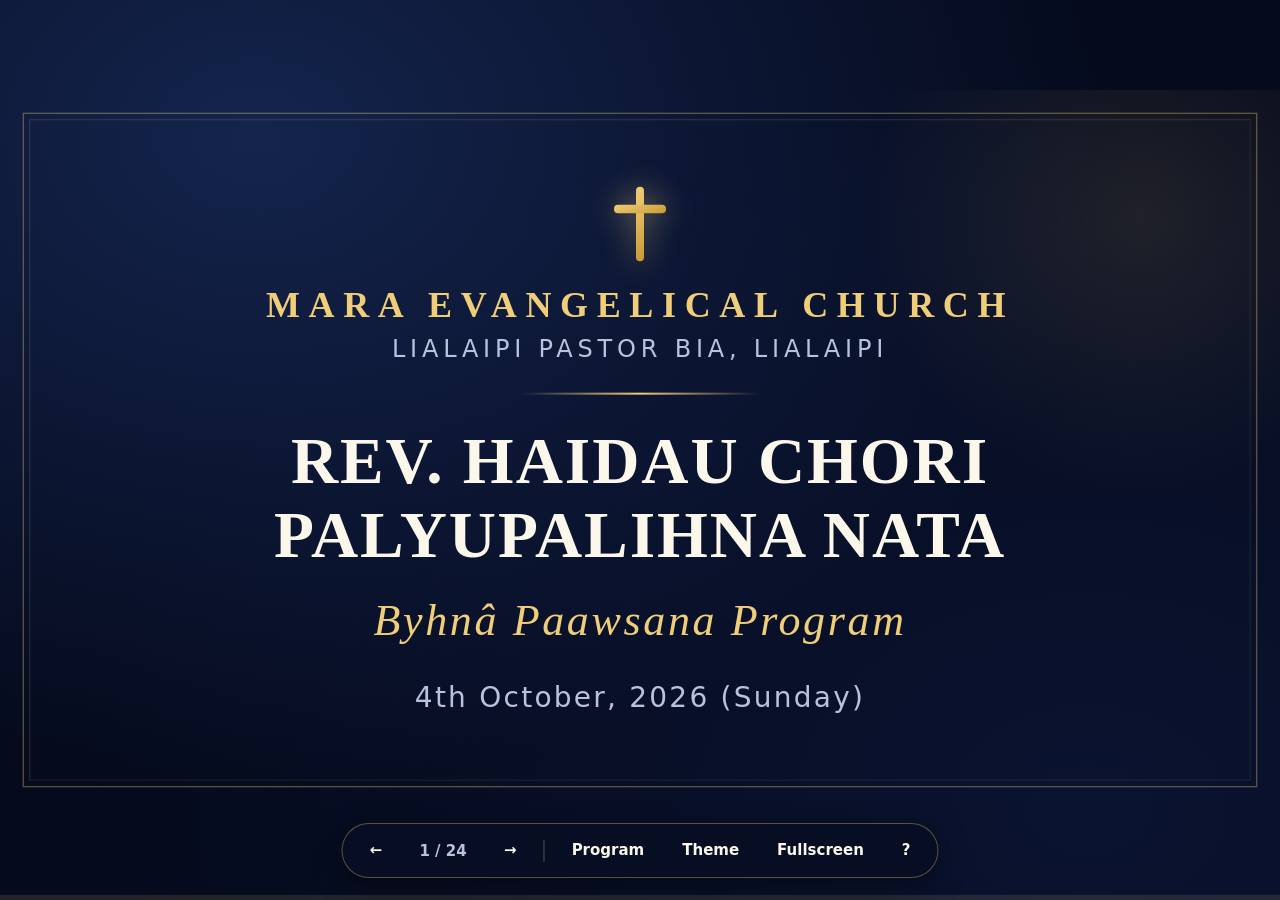
==== index.html @ 29d8bf1c "Add projector slideshow for Rev. Haidau Chori Palyupalihna Nata program Fixed 1920x1080 stage scaled" ====
<!DOCTYPE html>
<html lang="en">
<head>
  <meta charset="utf-8">
  <meta name="viewport" content="width=device-width, initial-scale=1">
  <title>Byhnâ Paawsana Program · Mara Evangelical Church</title>
  <meta name="description" content="Rev. Haidau Chori Palyupalihna Nata — Byhnâ Paawsana Program, 4th October 2026. Projector slideshow.">
  <link rel="stylesheet" href="style.css">
</head>
<body>
  <div id="stage" class="stage" aria-live="polite"></div>

  <div id="progress" class="progress" aria-hidden="true"><i></i></div>
  <div id="toast" class="toast" role="status"></div>
  <div id="black" class="black" hidden></div>

  <nav class="controls" aria-label="Slideshow controls">
    <button type="button" data-act="prev" title="Previous (←)" aria-label="Previous slide">&#8592;</button>
    <span id="counter" class="counter">1 / 1</span>
    <button type="button" data-act="next" title="Next (→)" aria-label="Next slide">&#8594;</button>
    <span class="sep" aria-hidden="true"></span>
    <button type="button" data-act="index" title="Program list (G)">Program</button>
    <button type="button" data-act="theme" title="Dark / light (T)">Theme</button>
    <button type="button" data-act="full" title="Fullscreen (F)">Fullscreen</button>
    <button type="button" data-act="help" title="Shortcuts (?)">?</button>
  </nav>

  <section id="index" class="overlay" hidden aria-label="Program list">
    <div class="panel">
      <h2>Program list</h2>
      <ol id="indexList"></ol>
      <p class="hint">Click an item, or press Esc to close.</p>
    </div>
  </section>

  <section id="help" class="overlay" hidden aria-label="Keyboard shortcuts">
    <div class="panel narrow">
      <h2>Keyboard shortcuts</h2>
      <dl>
        <dt>→ ↓ Space PgDn</dt><dd>Next slide</dd>
        <dt>← ↑ Backspace PgUp</dt><dd>Previous slide</dd>
        <dt>Home / End</dt><dd>First / last slide</dd>
        <dt>12 then Enter</dt><dd>Jump to program item 12</dd>
        <dt>G</dt><dd>Program list</dd>
        <dt>F</dt><dd>Fullscreen</dd>
        <dt>B or .</dt><dd>Black screen</dd>
        <dt>T</dt><dd>Dark / light theme</dd>
        <dt>P</dt><dd>Print or save as PDF</dd>
      </dl>
      <p class="hint">Press Esc to close.</p>
    </div>
  </section>

  <script src="script.js"></script>
</body>
</html>
---- style.css ----
/* Byhnâ Paawsana Program — projector slideshow
   Designed on a fixed 1920x1080 stage that is scaled to fit any screen. */

:root {
  --bg-a: #14244d;
  --bg-b: #0a1330;
  --bg-c: #050a1c;
  --ink: #fbf7ea;
  --muted: #b9c2dc;
  --gold: #f0cd78;
  --gold-deep: #c99a33;
  --line: rgba(240, 205, 120, .35);
  --panel: rgba(8, 14, 36, .94);
  --serif: "Palatino Linotype", Palatino, "Book Antiqua", Georgia, "Times New Roman", serif;
  --sans: "Segoe UI", system-ui, -apple-system, "Helvetica Neue", Arial, sans-serif;
}

:root[data-theme="light"] {
  --bg-a: #fffdf5;
  --bg-b: #f6efd8;
  --bg-c: #ebdfb8;
  --ink: #14204a;
  --muted: #4b5578;
  --gold: #8a5f0c;
  --gold-deep: #a6761b;
  --line: rgba(138, 95, 12, .4);
  --panel: rgba(255, 252, 240, .97);
}

* { box-sizing: border-box; margin: 0; padding: 0; }

html, body {
  height: 100%;
  overflow: hidden;
  background: var(--bg-c);
  color: var(--ink);
  font-family: var(--sans);
}

body {
  background:
    radial-gradient(ellipse at 20% 15%, var(--bg-a) 0%, transparent 60%),
    radial-gradient(ellipse at 85% 90%, var(--bg-b) 0%, transparent 65%),
    var(--bg-c);
  -webkit-font-smoothing: antialiased;
  text-rendering: optimizeLegibility;
}

body.idle { cursor: none; }

/* ---------- Stage ---------- */
.stage {
  position: absolute;
  left: 50%;
  top: 50%;
  width: 1920px;
  height: 1080px;
  transform: translate(-50%, -50%) scale(var(--s, 1));
  transform-origin: center center;
}

.slide {
  position: absolute;
  inset: 0;
  overflow: hidden;
  opacity: 0;
  visibility: hidden;
  transform: translateX(60px);
  transition: opacity .55s ease, transform .55s ease, visibility 0s linear .55s;
}
.slide.before { transform: translateX(-60px); }
.slide.active {
  opacity: 1;
  visibility: visible;
  transform: none;
  transition: opacity .55s ease, transform .55s ease, visibility 0s;
}

/* Frame: thin double gold border */
.slide::before {
  content: "";
  position: absolute;
  inset: 34px;
  border: 2px solid var(--line);
  pointer-events: none;
}
.slide::after {
  content: "";
  position: absolute;
  inset: 44px;
  border: 1px solid var(--line);
  opacity: .55;
  pointer-events: none;
}

/* Drifting glow */
.glow {
  position: absolute;
  width: 900px;
  height: 900px;
  right: -240px;
  top: -260px;
  border-radius: 50%;
  background: radial-gradient(circle, rgba(240, 205, 120, .11), transparent 65%);
  animation: drift 18s ease-in-out infinite alternate;
  pointer-events: none;
}
:root[data-theme="light"] .glow {
  background: radial-gradient(circle, rgba(201, 154, 51, .22), transparent 65%);
}
@keyframes drift {
  from { transform: translate(0, 0); }
  to   { transform: translate(-120px, 90px); }
}

/* CSS-drawn cross */
.cross {
  position: absolute;
  width: 360px;
  height: 520px;
  pointer-events: none;
}
.cross::before, .cross::after {
  content: "";
  position: absolute;
  background: linear-gradient(160deg, var(--gold) 0%, var(--gold-deep) 100%);
  border-radius: 6px;
}
.cross::before { left: 42%; top: 0; width: 16%; height: 100%; }
.cross::after  { left: 0; top: 24%; width: 100%; height: 11.5%; }
.slide--item .cross {
  right: 110px;
  top: 270px;
  opacity: .06;
  transform: scale(1.5);
  transform-origin: top right;
}

/* ---------- Entrance animation ---------- */
.slide.active .rise { animation: rise .8s cubic-bezier(.2, .7, .2, 1) both; }
.slide.active .rise:nth-child(2) { animation-delay: .08s; }
.slide.active .rise:nth-child(3) { animation-delay: .16s; }
.slide.active .rise:nth-child(4) { animation-delay: .24s; }
.slide.active .rise:nth-child(5) { animation-delay: .32s; }
@keyframes rise {
  from { opacity: 0; transform: translateY(28px); }
  to   { opacity: 1; transform: none; }
}

/* ---------- Title slide ---------- */
.slide--title {
  display: flex;
  flex-direction: column;
  align-items: center;
  justify-content: center;
  text-align: center;
  padding: 90px 150px;
}
.slide--title .cross { position: relative; width: 78px; height: 112px; margin-bottom: 34px; filter: drop-shadow(0 0 22px rgba(240, 205, 120, .55)); }
.slide--title .church {
  font-family: var(--serif);
  font-size: 54px;
  letter-spacing: .24em;
  text-transform: uppercase;
  color: var(--gold);
  font-weight: 700;
}
.slide--title .place {
  margin-top: 14px;
  font-size: 36px;
  letter-spacing: .2em;
  text-transform: uppercase;
  color: var(--muted);
}
.rule {
  width: 360px;
  height: 3px;
  margin: 46px 0;
  background: linear-gradient(90deg, transparent, var(--gold), transparent);
}
.slide--title h1 {
  font-family: var(--serif);
  font-size: 98px;
  line-height: 1.12;
  font-weight: 700;
  text-transform: uppercase;
  letter-spacing: .03em;
  text-wrap: balance;
  max-width: 1500px;
}
.slide--title h2 {
  margin-top: 36px;
  font-family: var(--serif);
  font-size: 66px;
  font-weight: 400;
  font-style: italic;
  color: var(--gold);
  letter-spacing: .06em;
}
.slide--title .when {
  margin-top: 52px;
  font-size: 42px;
  letter-spacing: .08em;
  color: var(--muted);
}

/* ---------- Details slide ---------- */
.slide--info {
  display: flex;
  flex-direction: column;
  justify-content: center;
  padding: 100px 170px;
}
.slide--info h2 {
  font-family: var(--serif);
  font-size: 58px;
  font-weight: 400;
  font-style: italic;
  color: var(--gold);
  margin-bottom: 14px;
}
.slide--info .rule { margin: 0 0 40px; width: 280px; background: linear-gradient(90deg, var(--gold), transparent); }
.info-grid {
  display: grid;
  grid-template-columns: 420px 1fr;
  row-gap: 30px;
  column-gap: 40px;
  align-items: baseline;
}
.info-grid dt {
  font-size: 40px;
  letter-spacing: .1em;
  text-transform: uppercase;
  color: var(--gold);
  font-weight: 600;
}
.info-grid dd {
  font-family: var(--serif);
  font-size: 66px;
  line-height: 1.15;
  font-weight: 700;
}
.info-grid .gap { grid-column: 1 / -1; height: 2px; margin: 16px 0; background: linear-gradient(90deg, var(--line), transparent); }

/* ---------- Item slides ---------- */
.slide--item {
  display: grid;
  grid-template-columns: 360px 1fr;
  column-gap: 100px;
  align-items: center;
  padding: 0 170px 0 170px;
}
.topbar, .foot {
  position: absolute;
  left: 100px;
  right: 100px;
  display: flex;
  justify-content: space-between;
  font-size: 28px;
  letter-spacing: .16em;
  text-transform: uppercase;
  color: var(--muted);
}
.topbar { top: 76px; }
.foot { bottom: 76px; }
.foot b { color: var(--gold); font-weight: 600; }

.num {
  width: 340px;
  height: 340px;
  border-radius: 50%;
  display: grid;
  place-items: center;
  border: 4px solid var(--gold);
  box-shadow: 0 0 0 14px rgba(240, 205, 120, .09), inset 0 0 60px rgba(240, 205, 120, .1);
  font-family: var(--serif);
  font-weight: 700;
  font-size: 170px;
  line-height: 1;
  color: var(--gold);
}
.slide.active .num { animation: pop .7s cubic-bezier(.2, .8, .2, 1) both; }
@keyframes pop { from { opacity: 0; transform: scale(.85); } to { opacity: 1; transform: none; } }

.body { position: relative; display: flex; flex-direction: column; gap: 52px; padding-left: 90px; border-left: 3px solid var(--line); min-height: 380px; justify-content: center; }
.block .label {
  font-size: 54px;
  line-height: 1.2;
  font-weight: 600;
  color: var(--gold);
  margin-bottom: 14px;
  text-wrap: balance;
}
.block .value {
  font-family: var(--serif);
  font-size: 108px;
  line-height: 1.08;
  font-weight: 700;
  text-wrap: balance;
}
.block .value.hymn { font-style: italic; font-weight: 400; }
.block .sub {
  margin-top: 18px;
  font-size: 58px;
  line-height: 1.2;
  color: var(--muted);
}
.block .text {
  font-family: var(--serif);
  font-size: 98px;
  line-height: 1.12;
  font-weight: 700;
  text-wrap: balance;
}
.block .note {
  margin-top: 28px;
  font-size: 54px;
  line-height: 1.25;
  font-style: italic;
  color: var(--muted);
  text-wrap: balance;
}

/* Slides with several blocks use smaller type */
.slide--multi .body { gap: 38px; }
.slide--multi .block .label { font-size: 42px; margin-bottom: 8px; }
.slide--multi .block .value { font-size: 76px; }
.slide--multi .block .sub { font-size: 42px; margin-top: 8px; }
.slide--multi .block .text { font-size: 66px; color: var(--ink); }

/* ---------- Closing slide ---------- */
.slide--end { display: flex; flex-direction: column; align-items: center; justify-content: center; text-align: center; }
.slide--end .cross { position: relative; width: 66px; height: 95px; margin-bottom: 40px; filter: drop-shadow(0 0 22px rgba(240, 205, 120, .55)); }
.slide--end .church { font-family: var(--serif); font-size: 64px; letter-spacing: .22em; text-transform: uppercase; color: var(--gold); font-weight: 700; }
.slide--end .place { margin-top: 14px; font-size: 40px; letter-spacing: .18em; text-transform: uppercase; color: var(--muted); }
.slide--end .what { font-family: var(--serif); font-size: 62px; font-style: italic; }
.slide--end .when { margin-top: 28px; font-size: 42px; letter-spacing: .08em; color: var(--muted); }

/* ---------- UI chrome ---------- */
.progress { position: fixed; left: 0; right: 0; bottom: 0; height: 5px; background: rgba(240, 205, 120, .12); z-index: 5; }
.progress i { display: block; height: 100%; width: 0; background: var(--gold); transition: width .4s ease; }

.controls {
  position: fixed;
  left: 50%;
  bottom: 22px;
  transform: translate(-50%, 0);
  z-index: 20;
  display: flex;
  align-items: center;
  gap: 8px;
  padding: 8px 12px;
  border-radius: 999px;
  background: var(--panel);
  border: 1px solid var(--line);
  box-shadow: 0 8px 30px rgba(0, 0, 0, .4);
  transition: opacity .35s ease, transform .35s ease;
}
body.idle .controls { opacity: 0; transform: translate(-50%, 24px); pointer-events: none; }
.controls button {
  font: 600 15px/1 var(--sans);
  color: var(--ink);
  background: transparent;
  border: 1px solid transparent;
  border-radius: 999px;
  padding: 10px 14px;
  cursor: pointer;
}
.controls button:hover, .controls button:focus-visible { background: rgba(240, 205, 120, .18); border-color: var(--gold); outline: none; }
.counter { min-width: 76px; text-align: center; font: 600 15px var(--sans); color: var(--muted); font-variant-numeric: tabular-nums; }
.sep { width: 1px; height: 22px; background: var(--line); margin: 0 4px; }

.toast {
  position: fixed;
  top: 28px;
  right: 28px;
  z-index: 30;
  padding: 14px 22px;
  border-radius: 12px;
  background: var(--panel);
  border: 1px solid var(--gold);
  color: var(--ink);
  font: 700 26px var(--sans);
  opacity: 0;
  transform: translateY(-10px);
  transition: opacity .2s, transform .2s;
  pointer-events: none;
}
.toast.show { opacity: 1; transform: none; }

.black { position: fixed; inset: 0; background: #000; z-index: 40; }
.black[hidden], .overlay[hidden] { display: none; }

.overlay {
  position: fixed;
  inset: 0;
  z-index: 30;
  display: grid;
  place-items: center;
  background: rgba(3, 6, 18, .78);
  padding: 24px;
}
.panel {
  width: min(1100px, 100%);
  max-height: 100%;
  overflow: auto;
  padding: 28px 34px;
  border-radius: 16px;
  background: var(--panel);
  border: 1px solid var(--line);
  color: var(--ink);
}
.panel.narrow { width: min(640px, 100%); }
.panel h2 { font: 700 26px var(--serif); color: var(--gold); margin-bottom: 18px; }
.panel .hint { margin-top: 16px; font-size: 14px; color: var(--muted); }
.panel ol { list-style: none; columns: 2; column-gap: 28px; }
.panel li { break-inside: avoid; }
.panel li button {
  width: 100%;
  display: flex;
  gap: 12px;
  text-align: left;
  font: 500 16px/1.3 var(--sans);
  color: var(--ink);
  background: transparent;
  border: 0;
  border-radius: 8px;
  padding: 7px 10px;
  cursor: pointer;
}
.panel li button:hover, .panel li button:focus-visible, .panel li button.current { background: rgba(240, 205, 120, .18); outline: none; }
.panel li .n { flex: 0 0 34px; text-align: right; color: var(--gold); font-weight: 700; font-variant-numeric: tabular-nums; }
.panel dl { display: grid; grid-template-columns: auto 1fr; gap: 10px 22px; font-size: 16px; }
.panel dt { font-weight: 700; color: var(--gold); }
.panel dd { color: var(--ink); }

@media (max-width: 760px) { .panel ol { columns: 1; } .controls button { padding: 9px 10px; } }

@media (prefers-reduced-motion: reduce) {
  .slide, .slide.active, .progress i { transition: opacity .2s linear; }
  .glow, .slide.active .rise, .slide.active .num { animation: none; }
}

/* ---------- Print / save as PDF: one slide per page ---------- */
@page { size: 1920px 1080px; margin: 0; }
@media print {
  html, body { height: auto; overflow: visible; background: none; }
  .controls, .progress, .toast, .black, .overlay { display: none !important; }
  .stage { position: static; transform: none; width: 1920px; height: auto; }
  .slide, .slide.before, .slide.active {
    position: relative; width: 1920px; height: 1080px;
    opacity: 1; visibility: visible; transform: none; transition: none;
    page-break-after: always; break-after: page;
    -webkit-print-color-adjust: exact; print-color-adjust: exact;
    background:
      radial-gradient(ellipse at 20% 15%, var(--bg-a) 0%, transparent 60%),
      radial-gradient(ellipse at 85% 90%, var(--bg-b) 0%, transparent 65%),
      var(--bg-c);
  }
  .glow { animation: none; }
  .rise, .num { animation: none !important; }
}
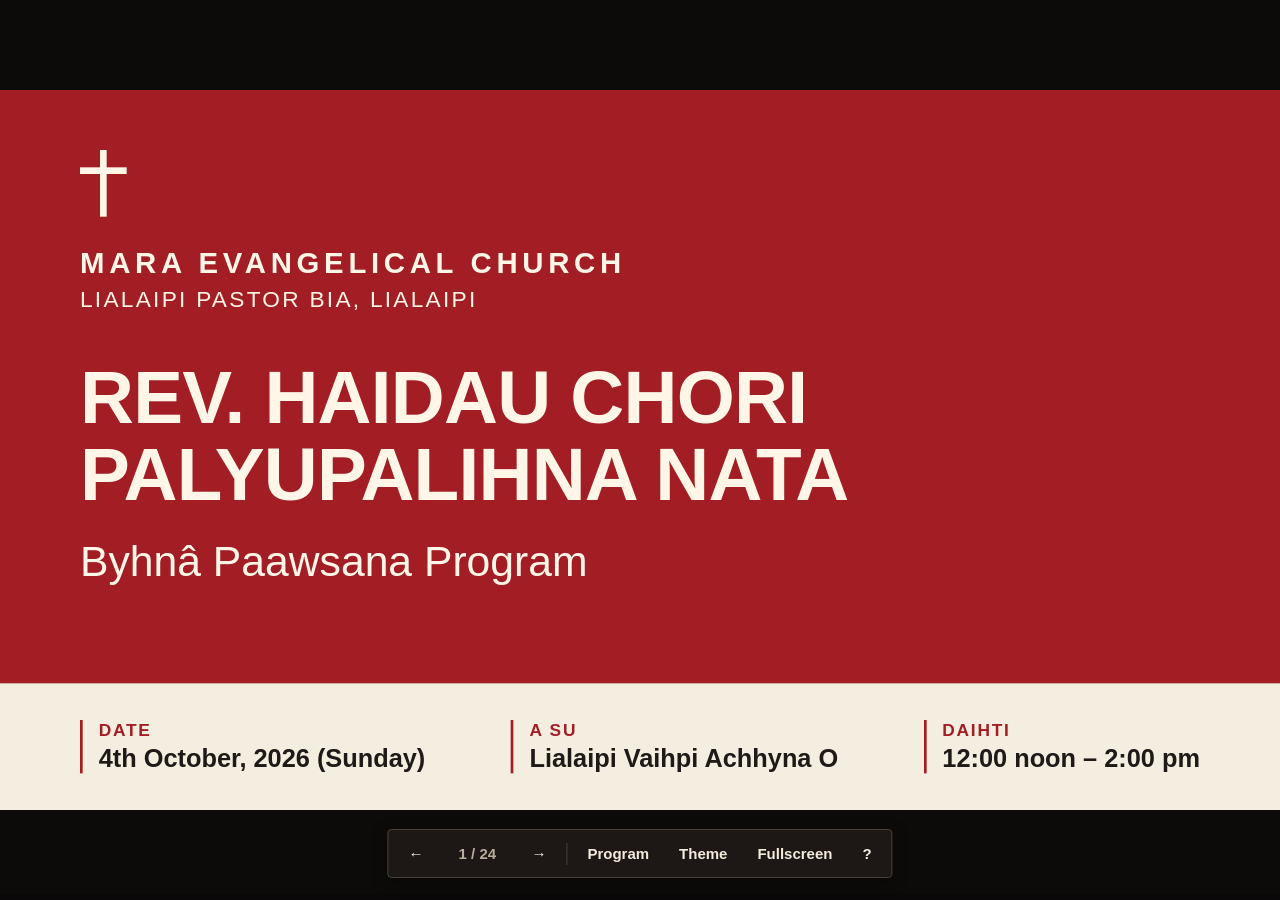
==== commit e10ee221: "Add slide animations Directional wipe between slides, then staggered entrances: item number rises fr" ====
--- a/index.html
+++ b/index.html
@@ -45,6 +45,7 @@
         <dt>F</dt><dd>Fullscreen</dd>
         <dt>B or .</dt><dd>Black screen</dd>
         <dt>T</dt><dd>Dark / light theme</dd>
+        <dt>M</dt><dd>Full / reduced animation</dd>
         <dt>P</dt><dd>Print or save as PDF</dd>
       </dl>
       <p class="hint">Press Esc to close.</p>
--- a/style.css
+++ b/style.css
@@ -1,30 +1,30 @@
 /* Byhnâ Paawsana Program — projector slideshow
-   Designed on a fixed 1920x1080 stage that is scaled to fit any screen. */
+   Flat, print-style design on a fixed 1920x1080 stage scaled to the screen. */
 
 :root {
-  --bg-a: #14244d;
-  --bg-b: #0a1330;
-  --bg-c: #050a1c;
-  --ink: #fbf7ea;
-  --muted: #b9c2dc;
-  --gold: #f0cd78;
-  --gold-deep: #c99a33;
-  --line: rgba(240, 205, 120, .35);
-  --panel: rgba(8, 14, 36, .94);
-  --serif: "Palatino Linotype", Palatino, "Book Antiqua", Georgia, "Times New Roman", serif;
-  --sans: "Segoe UI", system-ui, -apple-system, "Helvetica Neue", Arial, sans-serif;
-}
-
-:root[data-theme="light"] {
-  --bg-a: #fffdf5;
-  --bg-b: #f6efd8;
-  --bg-c: #ebdfb8;
-  --ink: #14204a;
-  --muted: #4b5578;
-  --gold: #8a5f0c;
-  --gold-deep: #a6761b;
-  --line: rgba(138, 95, 12, .4);
-  --panel: rgba(255, 252, 240, .97);
+  --paper: #f4eee1;
+  --ink: #1e1a17;
+  --muted: #6d6354;
+  --rule: #d6cab4;
+  --red: #a31d24;
+  --on-red: #fff6e8;
+  --label: #a31d24;
+  --ui-bg: #1d1815;
+  --ui-ink: #f3ecde;
+  --ui-line: #4a4038;
+  --sans: "Segoe UI", "Helvetica Neue", Helvetica, Arial, "Liberation Sans", sans-serif;
+  --dir: 1;
+  --heavy: "Arial Black", "Segoe UI Black", "Helvetica Neue", Arial, sans-serif;
+}
+
+:root[data-dir="back"] { --dir: -1; }
+
+:root[data-theme="dark"] {
+  --paper: #191513;
+  --ink: #f3ecde;
+  --muted: #a99d8b;
+  --rule: #3b332d;
+  --label: #f08c7e;
 }
 
 * { box-sizing: border-box; margin: 0; padding: 0; }
@@ -32,20 +32,11 @@
 html, body {
   height: 100%;
   overflow: hidden;
-  background: var(--bg-c);
+  background: #0d0b0a;      /* letterbox bars on non-16:9 projectors */
   color: var(--ink);
   font-family: var(--sans);
-}
-
-body {
-  background:
-    radial-gradient(ellipse at 20% 15%, var(--bg-a) 0%, transparent 60%),
-    radial-gradient(ellipse at 85% 90%, var(--bg-b) 0%, transparent 65%),
-    var(--bg-c);
   -webkit-font-smoothing: antialiased;
-  text-rendering: optimizeLegibility;
-}
-
+}
 body.idle { cursor: none; }
 
 /* ---------- Stage ---------- */
@@ -63,400 +54,238 @@
   position: absolute;
   inset: 0;
   overflow: hidden;
+  background: var(--paper);
   opacity: 0;
   visibility: hidden;
-  transform: translateX(60px);
-  transition: opacity .55s ease, transform .55s ease, visibility 0s linear .55s;
-}
-.slide.before { transform: translateX(-60px); }
-.slide.active {
-  opacity: 1;
-  visibility: visible;
-  transform: none;
-  transition: opacity .55s ease, transform .55s ease, visibility 0s;
-}
-
-/* Frame: thin double gold border */
-.slide::before {
-  content: "";
-  position: absolute;
-  inset: 34px;
-  border: 2px solid var(--line);
-  pointer-events: none;
-}
-.slide::after {
-  content: "";
-  position: absolute;
-  inset: 44px;
-  border: 1px solid var(--line);
-  opacity: .55;
-  pointer-events: none;
-}
-
-/* Drifting glow */
-.glow {
-  position: absolute;
-  width: 900px;
-  height: 900px;
-  right: -240px;
-  top: -260px;
-  border-radius: 50%;
-  background: radial-gradient(circle, rgba(240, 205, 120, .11), transparent 65%);
-  animation: drift 18s ease-in-out infinite alternate;
-  pointer-events: none;
-}
-:root[data-theme="light"] .glow {
-  background: radial-gradient(circle, rgba(201, 154, 51, .22), transparent 65%);
-}
-@keyframes drift {
-  from { transform: translate(0, 0); }
-  to   { transform: translate(-120px, 90px); }
-}
-
-/* CSS-drawn cross */
-.cross {
-  position: absolute;
-  width: 360px;
-  height: 520px;
-  pointer-events: none;
-}
-.cross::before, .cross::after {
-  content: "";
-  position: absolute;
-  background: linear-gradient(160deg, var(--gold) 0%, var(--gold-deep) 100%);
-  border-radius: 6px;
-}
-.cross::before { left: 42%; top: 0; width: 16%; height: 100%; }
-.cross::after  { left: 0; top: 24%; width: 100%; height: 11.5%; }
-.slide--item .cross {
-  right: 110px;
-  top: 270px;
-  opacity: .06;
-  transform: scale(1.5);
-  transform-origin: top right;
-}
-
-/* ---------- Entrance animation ---------- */
-.slide.active .rise { animation: rise .8s cubic-bezier(.2, .7, .2, 1) both; }
-.slide.active .rise:nth-child(2) { animation-delay: .08s; }
-.slide.active .rise:nth-child(3) { animation-delay: .16s; }
-.slide.active .rise:nth-child(4) { animation-delay: .24s; }
-.slide.active .rise:nth-child(5) { animation-delay: .32s; }
-@keyframes rise {
-  from { opacity: 0; transform: translateY(28px); }
-  to   { opacity: 1; transform: none; }
-}
-
-/* ---------- Title slide ---------- */
-.slide--title {
-  display: flex;
-  flex-direction: column;
-  align-items: center;
-  justify-content: center;
-  text-align: center;
-  padding: 90px 150px;
-}
-.slide--title .cross { position: relative; width: 78px; height: 112px; margin-bottom: 34px; filter: drop-shadow(0 0 22px rgba(240, 205, 120, .55)); }
-.slide--title .church {
-  font-family: var(--serif);
-  font-size: 54px;
-  letter-spacing: .24em;
+}
+.slide.leaving { opacity: 1; visibility: visible; z-index: 1; }   /* old slide stays under the wipe */
+.slide.active  { opacity: 1; visibility: visible; z-index: 2; }
+
+/* Red side panel shared by details and item slides */
+.side {
+  position: absolute;
+  left: 0; top: 0; bottom: 0;
+  width: 640px;
+  padding: 70px 64px;
+  background: var(--red);
+  color: var(--on-red);
+}
+.side .org {
+  font-size: 30px;
+  line-height: 1.35;
+  font-weight: 700;
+  letter-spacing: .12em;
   text-transform: uppercase;
-  color: var(--gold);
-  font-weight: 700;
-}
-.slide--title .place {
-  margin-top: 14px;
-  font-size: 36px;
-  letter-spacing: .2em;
+}
+.side .org span { display: block; font-weight: 400; opacity: .8; letter-spacing: .06em; font-size: 26px; text-transform: none; margin-top: 10px; }
+
+.main { position: absolute; left: 640px; right: 0; top: 0; bottom: 0; padding: 0 110px 0 120px; }
+
+.running {
+  position: absolute;
+  left: 120px; right: 110px; top: 60px;
+  padding-bottom: 18px;
+  display: flex; justify-content: space-between;
+  font-size: 26px; letter-spacing: .08em; text-transform: uppercase; color: var(--muted);
+}
+.running::after { content: ""; position: absolute; left: 0; right: 0; bottom: 0; height: 2px; background: var(--rule); }
+.foot {
+  position: absolute;
+  left: 120px; right: 110px; bottom: 56px;
+  display: flex; justify-content: space-between; align-items: baseline;
+  font-size: 26px; letter-spacing: .08em; text-transform: uppercase; color: var(--muted);
+}
+.foot b { font-size: 38px; letter-spacing: 0; color: var(--ink); }
+
+/* ---------- Flat cross ---------- */
+.cross { position: relative; width: 70px; height: 100px; }
+.cross::before, .cross::after { content: ""; position: absolute; background: currentColor; }
+.cross::before { left: 30px; top: 0; width: 10px; height: 100px; }
+.cross::after  { left: 0; top: 26px; width: 70px; height: 10px; }
+
+/* ---------- Title ---------- */
+.slide--title { background: var(--red); color: var(--on-red); }
+.t-main { position: absolute; left: 120px; right: 120px; top: 90px; }
+.t-main .cross { margin-bottom: 44px; }
+.t-main .church { font-size: 44px; font-weight: 800; letter-spacing: .16em; text-transform: uppercase; }
+.t-main .place { margin-top: 10px; font-size: 34px; letter-spacing: .1em; text-transform: uppercase; opacity: .82; }
+.t-main h1 {
+  margin-top: 70px;
+  font-family: var(--heavy);
+  font-size: 112px;
+  line-height: 1.04;
+  font-weight: 900;
   text-transform: uppercase;
-  color: var(--muted);
-}
-.rule {
-  width: 360px;
-  height: 3px;
-  margin: 46px 0;
-  background: linear-gradient(90deg, transparent, var(--gold), transparent);
-}
-.slide--title h1 {
-  font-family: var(--serif);
-  font-size: 98px;
-  line-height: 1.12;
-  font-weight: 700;
-  text-transform: uppercase;
-  letter-spacing: .03em;
+  letter-spacing: -.01em;
+  max-width: 1500px;
   text-wrap: balance;
-  max-width: 1500px;
-}
-.slide--title h2 {
-  margin-top: 36px;
-  font-family: var(--serif);
-  font-size: 66px;
-  font-weight: 400;
-  font-style: italic;
-  color: var(--gold);
-  letter-spacing: .06em;
-}
-.slide--title .when {
-  margin-top: 52px;
-  font-size: 42px;
-  letter-spacing: .08em;
-  color: var(--muted);
-}
-
-/* ---------- Details slide ---------- */
-.slide--info {
-  display: flex;
-  flex-direction: column;
-  justify-content: center;
-  padding: 100px 170px;
-}
-.slide--info h2 {
-  font-family: var(--serif);
-  font-size: 58px;
-  font-weight: 400;
-  font-style: italic;
-  color: var(--gold);
-  margin-bottom: 14px;
-}
-.slide--info .rule { margin: 0 0 40px; width: 280px; background: linear-gradient(90deg, var(--gold), transparent); }
-.info-grid {
-  display: grid;
-  grid-template-columns: 420px 1fr;
-  row-gap: 30px;
-  column-gap: 40px;
-  align-items: baseline;
-}
-.info-grid dt {
-  font-size: 40px;
-  letter-spacing: .1em;
-  text-transform: uppercase;
-  color: var(--gold);
-  font-weight: 600;
-}
-.info-grid dd {
-  font-family: var(--serif);
-  font-size: 66px;
-  line-height: 1.15;
-  font-weight: 700;
-}
-.info-grid .gap { grid-column: 1 / -1; height: 2px; margin: 16px 0; background: linear-gradient(90deg, var(--line), transparent); }
-
-/* ---------- Item slides ---------- */
-.slide--item {
-  display: grid;
-  grid-template-columns: 360px 1fr;
-  column-gap: 100px;
-  align-items: center;
-  padding: 0 170px 0 170px;
-}
-.topbar, .foot {
-  position: absolute;
-  left: 100px;
-  right: 100px;
-  display: flex;
-  justify-content: space-between;
-  font-size: 28px;
-  letter-spacing: .16em;
-  text-transform: uppercase;
-  color: var(--muted);
-}
-.topbar { top: 76px; }
-.foot { bottom: 76px; }
-.foot b { color: var(--gold); font-weight: 600; }
-
-.num {
-  width: 340px;
-  height: 340px;
-  border-radius: 50%;
-  display: grid;
-  place-items: center;
-  border: 4px solid var(--gold);
-  box-shadow: 0 0 0 14px rgba(240, 205, 120, .09), inset 0 0 60px rgba(240, 205, 120, .1);
-  font-family: var(--serif);
-  font-weight: 700;
-  font-size: 170px;
-  line-height: 1;
-  color: var(--gold);
-}
-.slide.active .num { animation: pop .7s cubic-bezier(.2, .8, .2, 1) both; }
-@keyframes pop { from { opacity: 0; transform: scale(.85); } to { opacity: 1; transform: none; } }
-
-.body { position: relative; display: flex; flex-direction: column; gap: 52px; padding-left: 90px; border-left: 3px solid var(--line); min-height: 380px; justify-content: center; }
-.block .label {
-  font-size: 54px;
-  line-height: 1.2;
-  font-weight: 600;
-  color: var(--gold);
-  margin-bottom: 14px;
-  text-wrap: balance;
-}
-.block .value {
-  font-family: var(--serif);
-  font-size: 108px;
-  line-height: 1.08;
-  font-weight: 700;
-  text-wrap: balance;
-}
-.block .value.hymn { font-style: italic; font-weight: 400; }
-.block .sub {
-  margin-top: 18px;
-  font-size: 58px;
-  line-height: 1.2;
-  color: var(--muted);
-}
-.block .text {
-  font-family: var(--serif);
-  font-size: 98px;
-  line-height: 1.12;
-  font-weight: 700;
-  text-wrap: balance;
-}
-.block .note {
-  margin-top: 28px;
-  font-size: 54px;
-  line-height: 1.25;
-  font-style: italic;
-  color: var(--muted);
-  text-wrap: balance;
-}
-
-/* Slides with several blocks use smaller type */
-.slide--multi .body { gap: 38px; }
+}
+.t-main h2 { margin-top: 34px; font-size: 64px; font-weight: 400; }
+
+.t-band {
+  position: absolute; left: 0; right: 0; bottom: 0; height: 190px;
+  background: var(--paper); color: var(--ink);
+  display: flex; justify-content: space-between; gap: 40px;
+  padding: 0 120px; align-items: center;
+}
+.t-band div { border-left: 4px solid var(--red); padding-left: 24px; }
+:root[data-theme="dark"] .t-band div { border-color: var(--label); }
+.t-band dt { font-size: 26px; font-weight: 700; letter-spacing: .1em; text-transform: uppercase; color: var(--label); }
+.t-band dd { margin-top: 6px; font-size: 38px; line-height: 1.15; font-weight: 700; white-space: nowrap; }
+
+/* ---------- Details ---------- */
+.slide--info .side h2 { margin-top: 60px; font-family: var(--heavy); font-size: 84px; line-height: 1.02; font-weight: 900; text-transform: uppercase; letter-spacing: -.01em; }
+.info { position: absolute; left: 120px; right: 110px; top: 50%; transform: translateY(-50%); }
+.info .row { padding: 26px 0; border-bottom: 2px solid var(--rule); display: grid; grid-template-columns: 270px 1fr; column-gap: 30px; align-items: baseline; }
+.info .row:first-child { border-top: 2px solid var(--rule); }
+.info .row.break { margin-top: 56px; border-top: 2px solid var(--rule); }
+.info dt { font-size: 32px; font-weight: 700; letter-spacing: .1em; text-transform: uppercase; color: var(--label); }
+.info dd { font-size: 52px; line-height: 1.15; font-weight: 700; }
+
+/* ---------- Item ---------- */
+.side .num {
+  position: absolute;
+  left: 56px; bottom: 36px;
+  font-family: var(--heavy);
+  font-weight: 900;
+  font-size: 360px;
+  line-height: .85;
+  letter-spacing: -.05em;
+  color: var(--on-red);
+}
+.body {
+  position: absolute;
+  left: 120px; right: 110px; top: 150px; bottom: 140px;
+  display: flex; flex-direction: column; justify-content: center; gap: 54px;
+}
+.block .label { font-size: 54px; line-height: 1.2; font-weight: 700; color: var(--label); margin-bottom: 16px; text-wrap: balance; }
+.block .value { font-size: 108px; line-height: 1.06; font-weight: 800; letter-spacing: -.01em; text-wrap: balance; }
+.block .value.hymn { font-weight: 400; }
+.block .sub { margin-top: 20px; font-size: 56px; line-height: 1.2; color: var(--muted); }
+.block .text { font-size: 98px; line-height: 1.08; font-weight: 800; letter-spacing: -.01em; text-wrap: balance; }
+.block .note { margin-top: 30px; padding-left: 28px; border-left: 6px solid var(--red); font-size: 54px; line-height: 1.25; color: var(--muted); text-wrap: balance; }
+:root[data-theme="dark"] .block .note { border-color: var(--label); }
+
+.slide--multi .body { gap: 40px; }
 .slide--multi .block .label { font-size: 42px; margin-bottom: 8px; }
-.slide--multi .block .value { font-size: 76px; }
+.slide--multi .block .value { font-size: 80px; }
 .slide--multi .block .sub { font-size: 42px; margin-top: 8px; }
-.slide--multi .block .text { font-size: 66px; color: var(--ink); }
-
-/* ---------- Closing slide ---------- */
-.slide--end { display: flex; flex-direction: column; align-items: center; justify-content: center; text-align: center; }
-.slide--end .cross { position: relative; width: 66px; height: 95px; margin-bottom: 40px; filter: drop-shadow(0 0 22px rgba(240, 205, 120, .55)); }
-.slide--end .church { font-family: var(--serif); font-size: 64px; letter-spacing: .22em; text-transform: uppercase; color: var(--gold); font-weight: 700; }
-.slide--end .place { margin-top: 14px; font-size: 40px; letter-spacing: .18em; text-transform: uppercase; color: var(--muted); }
-.slide--end .what { font-family: var(--serif); font-size: 62px; font-style: italic; }
-.slide--end .when { margin-top: 28px; font-size: 42px; letter-spacing: .08em; color: var(--muted); }
+.slide--multi .block .text { font-size: 66px; color: var(--ink); padding: 8px 0 8px 28px; border-left: 6px solid var(--red); font-weight: 700; }
+
+/* ---------- Closing ---------- */
+.slide--end { background: var(--red); color: var(--on-red); }
+.slide--end .t-main { top: 50%; transform: translateY(-50%); }
+.slide--end .t-main h1 { margin-top: 56px; font-size: 92px; }
+.slide--end .t-main h2 { font-size: 52px; opacity: .9; }
 
 /* ---------- UI chrome ---------- */
-.progress { position: fixed; left: 0; right: 0; bottom: 0; height: 5px; background: rgba(240, 205, 120, .12); z-index: 5; }
-.progress i { display: block; height: 100%; width: 0; background: var(--gold); transition: width .4s ease; }
+.progress { position: fixed; left: 0; right: 0; bottom: 0; height: 6px; background: rgba(0,0,0,.25); z-index: 5; }
+.progress i { display: block; height: 100%; width: 0; background: #e0453f; transition: width .3s ease; }
 
 .controls {
-  position: fixed;
-  left: 50%;
-  bottom: 22px;
-  transform: translate(-50%, 0);
-  z-index: 20;
-  display: flex;
-  align-items: center;
-  gap: 8px;
-  padding: 8px 12px;
-  border-radius: 999px;
-  background: var(--panel);
-  border: 1px solid var(--line);
-  box-shadow: 0 8px 30px rgba(0, 0, 0, .4);
-  transition: opacity .35s ease, transform .35s ease;
-}
-body.idle .controls { opacity: 0; transform: translate(-50%, 24px); pointer-events: none; }
+  position: fixed; left: 50%; bottom: 22px; transform: translateX(-50%); z-index: 20;
+  display: flex; align-items: center; gap: 2px; padding: 6px;
+  background: var(--ui-bg); border: 1px solid var(--ui-line); border-radius: 4px;
+  box-shadow: 0 4px 16px rgba(0,0,0,.35);
+  transition: opacity .3s ease;
+}
+body.idle .controls { opacity: 0; pointer-events: none; }
 .controls button {
-  font: 600 15px/1 var(--sans);
-  color: var(--ink);
-  background: transparent;
-  border: 1px solid transparent;
-  border-radius: 999px;
-  padding: 10px 14px;
-  cursor: pointer;
-}
-.controls button:hover, .controls button:focus-visible { background: rgba(240, 205, 120, .18); border-color: var(--gold); outline: none; }
-.counter { min-width: 76px; text-align: center; font: 600 15px var(--sans); color: var(--muted); font-variant-numeric: tabular-nums; }
-.sep { width: 1px; height: 22px; background: var(--line); margin: 0 4px; }
+  font: 600 15px/1 var(--sans); color: var(--ui-ink);
+  background: transparent; border: 0; border-radius: 3px; padding: 10px 14px; cursor: pointer;
+}
+.controls button:hover, .controls button:focus-visible { background: #3a312b; outline: 2px solid #e0453f; outline-offset: -2px; }
+.counter { min-width: 76px; text-align: center; font: 600 15px var(--sans); color: #b9ad9b; font-variant-numeric: tabular-nums; }
+.sep { width: 1px; height: 22px; background: var(--ui-line); margin: 0 4px; }
 
 .toast {
-  position: fixed;
-  top: 28px;
-  right: 28px;
-  z-index: 30;
-  padding: 14px 22px;
-  border-radius: 12px;
-  background: var(--panel);
-  border: 1px solid var(--gold);
-  color: var(--ink);
-  font: 700 26px var(--sans);
-  opacity: 0;
-  transform: translateY(-10px);
-  transition: opacity .2s, transform .2s;
-  pointer-events: none;
-}
-.toast.show { opacity: 1; transform: none; }
+  position: fixed; top: 24px; right: 24px; z-index: 30; padding: 12px 20px;
+  background: var(--ui-bg); color: var(--ui-ink); border-left: 6px solid #e0453f; border-radius: 2px;
+  font: 700 26px var(--sans); opacity: 0; transition: opacity .2s; pointer-events: none;
+}
+.toast.show { opacity: 1; }
 
 .black { position: fixed; inset: 0; background: #000; z-index: 40; }
 .black[hidden], .overlay[hidden] { display: none; }
 
-.overlay {
-  position: fixed;
-  inset: 0;
-  z-index: 30;
-  display: grid;
-  place-items: center;
-  background: rgba(3, 6, 18, .78);
-  padding: 24px;
-}
-.panel {
-  width: min(1100px, 100%);
-  max-height: 100%;
-  overflow: auto;
-  padding: 28px 34px;
-  border-radius: 16px;
-  background: var(--panel);
-  border: 1px solid var(--line);
-  color: var(--ink);
-}
+.overlay { position: fixed; inset: 0; z-index: 30; display: grid; place-items: center; background: rgba(10, 8, 7, .8); padding: 24px; }
+.panel { width: min(1100px, 100%); max-height: 100%; overflow: auto; padding: 26px 32px; background: var(--ui-bg); border-top: 6px solid var(--red); color: var(--ui-ink); }
 .panel.narrow { width: min(640px, 100%); }
-.panel h2 { font: 700 26px var(--serif); color: var(--gold); margin-bottom: 18px; }
-.panel .hint { margin-top: 16px; font-size: 14px; color: var(--muted); }
+.panel h2 { font: 800 24px var(--sans); letter-spacing: .06em; text-transform: uppercase; margin-bottom: 16px; }
+.panel .hint { margin-top: 16px; font-size: 14px; color: #b9ad9b; }
 .panel ol { list-style: none; columns: 2; column-gap: 28px; }
 .panel li { break-inside: avoid; }
 .panel li button {
-  width: 100%;
-  display: flex;
-  gap: 12px;
-  text-align: left;
-  font: 500 16px/1.3 var(--sans);
-  color: var(--ink);
-  background: transparent;
-  border: 0;
-  border-radius: 8px;
-  padding: 7px 10px;
-  cursor: pointer;
-}
-.panel li button:hover, .panel li button:focus-visible, .panel li button.current { background: rgba(240, 205, 120, .18); outline: none; }
-.panel li .n { flex: 0 0 34px; text-align: right; color: var(--gold); font-weight: 700; font-variant-numeric: tabular-nums; }
+  width: 100%; display: flex; gap: 12px; text-align: left; font: 500 16px/1.3 var(--sans); color: var(--ui-ink);
+  background: transparent; border: 0; border-radius: 3px; padding: 7px 10px; cursor: pointer;
+}
+.panel li button:hover, .panel li button:focus-visible { background: #3a312b; outline: none; }
+.panel li button.current { background: var(--red); }
+.panel li .n { flex: 0 0 34px; text-align: right; font-weight: 700; color: #f08c7e; font-variant-numeric: tabular-nums; }
+.panel li button.current .n { color: #fff; }
 .panel dl { display: grid; grid-template-columns: auto 1fr; gap: 10px 22px; font-size: 16px; }
-.panel dt { font-weight: 700; color: var(--gold); }
-.panel dd { color: var(--ink); }
+.panel dt { font-weight: 700; color: #f08c7e; }
 
 @media (max-width: 760px) { .panel ol { columns: 1; } .controls button { padding: 9px 10px; } }
 
-@media (prefers-reduced-motion: reduce) {
-  .slide, .slide.active, .progress i { transition: opacity .2s linear; }
-  .glow, .slide.active .rise, .slide.active .num { animation: none; }
-}
+/* ---------- Animation ----------
+   Entrance only. Elements rest in their final state, so turning animation
+   off (reduced motion, print) simply shows the finished slide. */
+@keyframes wipe-fwd  { from { clip-path: inset(0 100% 0 0); } to { clip-path: inset(0 0 0 0); } }
+@keyframes wipe-back { from { clip-path: inset(0 0 0 100%); } to { clip-path: inset(0 0 0 0); } }
+@keyframes fade      { from { opacity: 0; } to { opacity: 1; } }
+@keyframes slide-in  { from { opacity: 0; transform: translateX(calc(var(--dir) * 70px)); } to { opacity: 1; transform: none; } }
+@keyframes rise-in   { from { opacity: 0; transform: translateY(46px); } to { opacity: 1; transform: none; } }
+@keyframes slide-up  { from { transform: translateY(100%); } to { transform: none; } }
+@keyframes num-in    { from { transform: translateY(115%); } to { transform: none; } }
+@keyframes grow-x    { from { transform: scaleX(0); } to { transform: scaleX(1); } }
+@keyframes grow-y    { from { transform: scaleY(0); } to { transform: scaleY(1); } }
+
+.slide.active { animation: wipe-fwd .7s cubic-bezier(.77, 0, .18, 1) both; }
+:root[data-dir="back"] .slide.active { animation-name: wipe-back; }
+
+/* Item slides */
+.slide--item .side .org { animation: slide-in .7s .35s cubic-bezier(.2, .8, .2, 1) both; }
+.slide--item .num       { animation: num-in .85s .45s cubic-bezier(.16, 1, .3, 1) both; }
+.slide--item .running   { animation: fade .6s .5s both; }
+.slide--item .running::after { transform-origin: left; animation: grow-x .9s .45s cubic-bezier(.7, 0, .2, 1) both; }
+.slide--item .block     { animation: slide-in .75s calc(.5s + var(--i, 0) * .15s) cubic-bezier(.2, .8, .2, 1) both; }
+.slide--item .foot      { animation: fade .6s 1.05s both; }
+
+/* Details slide */
+.slide--info .side .org { animation: slide-in .7s .35s cubic-bezier(.2, .8, .2, 1) both; }
+.slide--info .side h2   { animation: rise-in .8s .5s cubic-bezier(.2, .8, .2, 1) both; }
+.slide--info .row       { animation: slide-in .75s calc(.45s + var(--i, 0) * .11s) cubic-bezier(.2, .8, .2, 1) both; }
+
+/* Title and closing slides */
+.t-main .cross::before  { transform-origin: top; animation: grow-y .6s .4s cubic-bezier(.7, 0, .2, 1) both; }
+.t-main .cross::after   { transform-origin: center; animation: grow-x .5s .85s cubic-bezier(.7, 0, .2, 1) both; }
+.t-main .church         { animation: slide-in .75s .6s cubic-bezier(.2, .8, .2, 1) both; }
+.t-main .place          { animation: slide-in .75s .72s cubic-bezier(.2, .8, .2, 1) both; }
+.t-main h1              { animation: rise-in .85s .9s cubic-bezier(.2, .8, .2, 1) both; }
+.t-main h2              { animation: rise-in .85s 1.1s cubic-bezier(.2, .8, .2, 1) both; }
+.t-band                 { animation: slide-up .75s .7s cubic-bezier(.16, 1, .3, 1) both; }
+.t-band div             { animation: rise-in .65s 1.2s cubic-bezier(.2, .8, .2, 1) both; }
+.t-band div:nth-child(2) { animation-delay: 1.32s; }
+.t-band div:nth-child(3) { animation-delay: 1.44s; }
+
+/* Reduced motion (OS setting, or the M key): plain fade, no movement */
+:root[data-motion="reduced"] *,
+:root[data-motion="reduced"] *::before,
+:root[data-motion="reduced"] *::after { animation: none !important; }
+:root[data-motion="reduced"] .slide.active { animation: fade .3s both !important; }
 
 /* ---------- Print / save as PDF: one slide per page ---------- */
 @page { size: 1920px 1080px; margin: 0; }
 @media print {
   html, body { height: auto; overflow: visible; background: none; }
+  *, *::before, *::after { animation: none !important; }
   .controls, .progress, .toast, .black, .overlay { display: none !important; }
   .stage { position: static; transform: none; width: 1920px; height: auto; }
-  .slide, .slide.before, .slide.active {
+  .slide, .slide.active {
     position: relative; width: 1920px; height: 1080px;
-    opacity: 1; visibility: visible; transform: none; transition: none;
+    opacity: 1; visibility: visible; clip-path: none;
     page-break-after: always; break-after: page;
     -webkit-print-color-adjust: exact; print-color-adjust: exact;
-    background:
-      radial-gradient(ellipse at 20% 15%, var(--bg-a) 0%, transparent 60%),
-      radial-gradient(ellipse at 85% 90%, var(--bg-b) 0%, transparent 65%),
-      var(--bg-c);
   }
-  .glow { animation: none; }
-  .rise, .num { animation: none !important; }
-}
+}
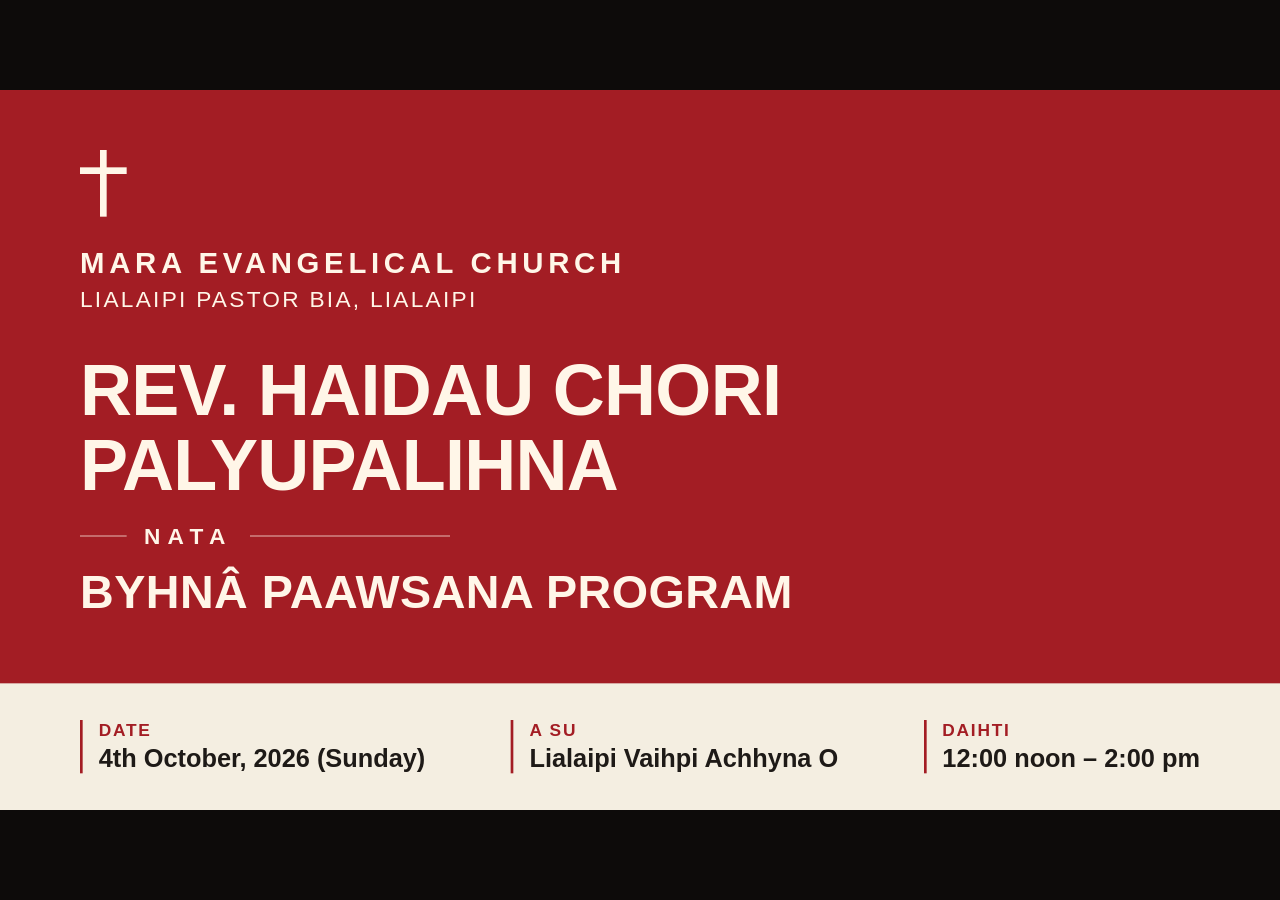
==== commit 32024cf0: "Add Help page and hide all control bars by default New help.html/css/js: what each page does, every " ====
--- a/index.html
+++ b/index.html
@@ -7,7 +7,7 @@
   <meta name="description" content="Rev. Haidau Chori Palyupalihna Nata — Byhnâ Paawsana Program, 4th October 2026. Projector slideshow.">
   <link rel="stylesheet" href="style.css">
 </head>
-<body>
+<body class="nobar">
   <div id="stage" class="stage" aria-live="polite"></div>
 
   <div id="progress" class="progress" aria-hidden="true"><i></i></div>
@@ -45,8 +45,10 @@
         <dt>F</dt><dd>Fullscreen</dd>
         <dt>B or .</dt><dd>Black screen</dd>
         <dt>T</dt><dd>Dark / light theme</dd>
+        <dt>C</dt><dd>Show / hide the controls bar (hidden by default)</dd>
         <dt>M</dt><dd>Full / reduced animation</dd>
         <dt>P</dt><dd>Print or save as PDF</dd>
+        <dt>H</dt><dd>Open the full Help page (new tab)</dd>
       </dl>
       <p class="hint">Press Esc to close.</p>
     </div>
--- a/style.css
+++ b/style.css
@@ -86,8 +86,9 @@
   left: 120px; right: 110px; top: 60px;
   padding-bottom: 18px;
   display: flex; justify-content: space-between;
-  font-size: 26px; letter-spacing: .08em; text-transform: uppercase; color: var(--muted);
-}
+  font-size: 22px; letter-spacing: .06em; text-transform: uppercase; color: var(--muted);
+}
+.running em { font-style: normal; font-weight: 700; color: var(--label); margin: 0 .35em; }
 .running::after { content: ""; position: absolute; left: 0; right: 0; bottom: 0; height: 2px; background: var(--rule); }
 .foot {
   position: absolute;
@@ -110,17 +111,20 @@
 .t-main .church { font-size: 44px; font-weight: 800; letter-spacing: .16em; text-transform: uppercase; }
 .t-main .place { margin-top: 10px; font-size: 34px; letter-spacing: .1em; text-transform: uppercase; opacity: .82; }
 .t-main h1 {
-  margin-top: 70px;
+  margin-top: 62px;
   font-family: var(--heavy);
-  font-size: 112px;
+  font-size: 108px;
   line-height: 1.04;
   font-weight: 900;
   text-transform: uppercase;
   letter-spacing: -.01em;
-  max-width: 1500px;
-  text-wrap: balance;
-}
-.t-main h2 { margin-top: 34px; font-size: 64px; font-weight: 400; }
+}
+.t-main h1 .ln { display: block; white-space: nowrap; }
+.link { display: flex; align-items: center; gap: 26px; margin-top: 30px; font-size: 34px; font-weight: 700; letter-spacing: .32em; text-transform: uppercase; }
+.link::before, .link::after { content: ""; height: 2px; background: currentColor; opacity: .55; }
+.link::before { width: 70px; }
+.link::after  { width: 300px; }
+.t-main h2 { margin-top: 28px; font-size: 70px; line-height: 1.05; font-weight: 800; text-transform: uppercase; letter-spacing: .01em; }
 
 .t-band {
   position: absolute; left: 0; right: 0; bottom: 0; height: 190px;
@@ -134,7 +138,10 @@
 .t-band dd { margin-top: 6px; font-size: 38px; line-height: 1.15; font-weight: 700; white-space: nowrap; }
 
 /* ---------- Details ---------- */
-.slide--info .side h2 { margin-top: 60px; font-family: var(--heavy); font-size: 84px; line-height: 1.02; font-weight: 900; text-transform: uppercase; letter-spacing: -.01em; }
+.slide--info .stack { margin-top: 70px; }
+.slide--info .stack .part { font-family: var(--heavy); font-size: 58px; line-height: 1.04; font-weight: 900; text-transform: uppercase; letter-spacing: -.01em; }
+.slide--info .stack .link { margin: 26px 0; font-size: 28px; }
+.slide--info .stack .link::after { flex: 1; width: auto; }
 .info { position: absolute; left: 120px; right: 110px; top: 50%; transform: translateY(-50%); }
 .info .row { padding: 26px 0; border-bottom: 2px solid var(--rule); display: grid; grid-template-columns: 270px 1fr; column-gap: 30px; align-items: baseline; }
 .info .row:first-child { border-top: 2px solid var(--rule); }
@@ -175,8 +182,8 @@
 /* ---------- Closing ---------- */
 .slide--end { background: var(--red); color: var(--on-red); }
 .slide--end .t-main { top: 50%; transform: translateY(-50%); }
-.slide--end .t-main h1 { margin-top: 56px; font-size: 92px; }
-.slide--end .t-main h2 { font-size: 52px; opacity: .9; }
+.slide--end .t-main h1 { margin-top: 50px; font-size: 96px; }
+.slide--end .t-main h2 { font-size: 60px; }
 
 /* ---------- UI chrome ---------- */
 .progress { position: fixed; left: 0; right: 0; bottom: 0; height: 6px; background: rgba(0,0,0,.25); z-index: 5; }
@@ -190,6 +197,7 @@
   transition: opacity .3s ease;
 }
 body.idle .controls { opacity: 0; pointer-events: none; }
+body.nobar .controls, body.nobar .progress { display: none; }
 .controls button {
   font: 600 15px/1 var(--sans); color: var(--ui-ink);
   background: transparent; border: 0; border-radius: 3px; padding: 10px 14px; cursor: pointer;
@@ -254,7 +262,7 @@
 
 /* Details slide */
 .slide--info .side .org { animation: slide-in .7s .35s cubic-bezier(.2, .8, .2, 1) both; }
-.slide--info .side h2   { animation: rise-in .8s .5s cubic-bezier(.2, .8, .2, 1) both; }
+.slide--info .stack     { animation: rise-in .8s .5s cubic-bezier(.2, .8, .2, 1) both; }
 .slide--info .row       { animation: slide-in .75s calc(.45s + var(--i, 0) * .11s) cubic-bezier(.2, .8, .2, 1) both; }
 
 /* Title and closing slides */
@@ -263,11 +271,12 @@
 .t-main .church         { animation: slide-in .75s .6s cubic-bezier(.2, .8, .2, 1) both; }
 .t-main .place          { animation: slide-in .75s .72s cubic-bezier(.2, .8, .2, 1) both; }
 .t-main h1              { animation: rise-in .85s .9s cubic-bezier(.2, .8, .2, 1) both; }
-.t-main h2              { animation: rise-in .85s 1.1s cubic-bezier(.2, .8, .2, 1) both; }
-.t-band                 { animation: slide-up .75s .7s cubic-bezier(.16, 1, .3, 1) both; }
-.t-band div             { animation: rise-in .65s 1.2s cubic-bezier(.2, .8, .2, 1) both; }
-.t-band div:nth-child(2) { animation-delay: 1.32s; }
-.t-band div:nth-child(3) { animation-delay: 1.44s; }
+.t-main .link           { animation: slide-in .75s 1.05s cubic-bezier(.2, .8, .2, 1) both; }
+.t-main h2              { animation: rise-in .85s 1.2s cubic-bezier(.2, .8, .2, 1) both; }
+.t-band                 { animation: slide-up .75s .8s cubic-bezier(.16, 1, .3, 1) both; }
+.t-band div             { animation: rise-in .65s 1.4s cubic-bezier(.2, .8, .2, 1) both; }
+.t-band div:nth-child(2) { animation-delay: 1.52s; }
+.t-band div:nth-child(3) { animation-delay: 1.64s; }
 
 /* Reduced motion (OS setting, or the M key): plain fade, no movement */
 :root[data-motion="reduced"] *,
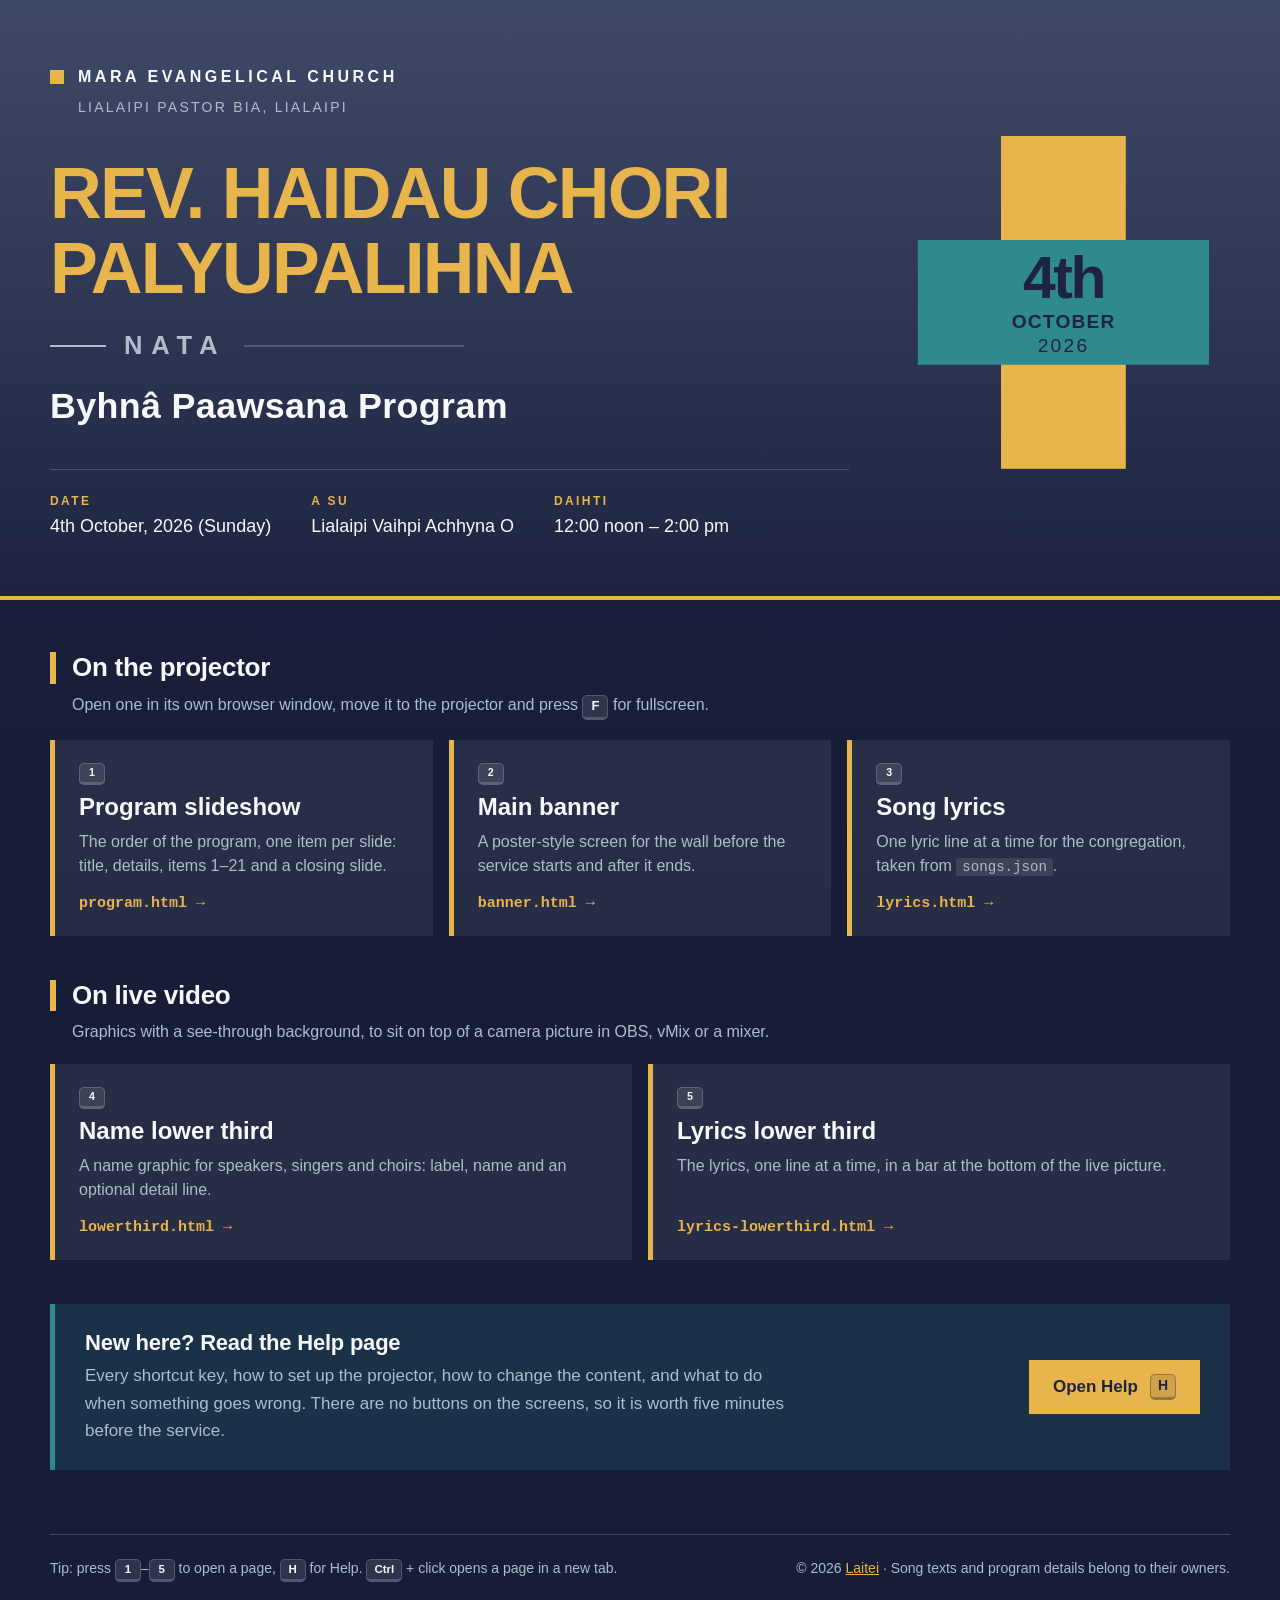
==== commit 56efb4cc: "Added main page." ====
--- a/index.html
+++ b/index.html
@@ -4,56 +4,103 @@
   <meta charset="utf-8">
   <meta name="viewport" content="width=device-width, initial-scale=1">
   <title>Byhnâ Paawsana Program · Mara Evangelical Church</title>
-  <meta name="description" content="Rev. Haidau Chori Palyupalihna Nata — Byhnâ Paawsana Program, 4th October 2026. Projector slideshow.">
-  <link rel="stylesheet" href="style.css">
+  <meta name="description" content="Rev. Haidau Chori Palyupalihna Nata — Byhnâ Paawsana Program, 4th October 2026. Start here: program slideshow, main banner, song lyrics and lower thirds.">
+  <link rel="stylesheet" href="home.css">
 </head>
-<body class="nobar">
-  <div id="stage" class="stage" aria-live="polite"></div>
+<body>
 
-  <div id="progress" class="progress" aria-hidden="true"><i></i></div>
-  <div id="toast" class="toast" role="status"></div>
-  <div id="black" class="black" hidden></div>
+<header class="hero" id="top">
+  <div class="wrap hero-grid">
+    <div class="hero-text">
+      <p class="church"><i class="mark" aria-hidden="true"></i>Mara Evangelical Church</p>
+      <p class="place">Lialaipi Pastor Bia, Lialaipi</p>
 
-  <nav class="controls" aria-label="Slideshow controls">
-    <button type="button" data-act="prev" title="Previous (←)" aria-label="Previous slide">&#8592;</button>
-    <span id="counter" class="counter">1 / 1</span>
-    <button type="button" data-act="next" title="Next (→)" aria-label="Next slide">&#8594;</button>
-    <span class="sep" aria-hidden="true"></span>
-    <button type="button" data-act="index" title="Program list (G)">Program</button>
-    <button type="button" data-act="theme" title="Dark / light (T)">Theme</button>
-    <button type="button" data-act="full" title="Fullscreen (F)">Fullscreen</button>
-    <button type="button" data-act="help" title="Shortcuts (?)">?</button>
-  </nav>
+      <h1>Rev. Haidau Chori <span>Palyupalihna</span></h1>
+      <p class="and">Nata</p>
+      <p class="program">Byhnâ Paawsana Program</p>
 
-  <section id="index" class="overlay" hidden aria-label="Program list">
-    <div class="panel">
-      <h2>Program list</h2>
-      <ol id="indexList"></ol>
-      <p class="hint">Click an item, or press Esc to close.</p>
+      <dl class="facts">
+        <div><dt>Date</dt><dd>4th October, 2026 (Sunday)</dd></div>
+        <div><dt>A su</dt><dd>Lialaipi Vaihpi Achhyna O</dd></div>
+        <div><dt>Daihti</dt><dd>12:00 noon – 2:00 pm</dd></div>
+      </dl>
+    </div>
+
+    <div class="cross" aria-hidden="true">
+      <svg viewBox="0 0 400 400" focusable="false">
+        <rect class="arm-v" x="125" y="0" width="150" height="400"/>
+        <rect class="arm-h" x="25" y="125" width="350" height="150"/>
+      </svg>
+      <div class="plate">
+        <span class="plate-day">4th</span>
+        <span class="plate-month">October</span>
+        <span class="plate-year">2026</span>
+      </div>
+    </div>
+  </div>
+</header>
+
+<main class="wrap">
+
+  <section class="group" aria-labelledby="g-screen">
+    <h2 id="g-screen">On the projector</h2>
+    <p class="group-note">Open one in its own browser window, move it to the projector and press <kbd>F</kbd> for fullscreen.</p>
+    <div class="cards">
+      <a class="card" href="program.html" data-key="1">
+        <span class="card-k"><kbd>1</kbd></span>
+        <strong>Program slideshow</strong>
+        <span class="card-d">The order of the program, one item per slide: title, details, items 1–21 and a closing slide.</span>
+        <em>program.html →</em>
+      </a>
+      <a class="card" href="banner.html" data-key="2">
+        <span class="card-k"><kbd>2</kbd></span>
+        <strong>Main banner</strong>
+        <span class="card-d">A poster-style screen for the wall before the service starts and after it ends.</span>
+        <em>banner.html →</em>
+      </a>
+      <a class="card" href="lyrics.html" data-key="3">
+        <span class="card-k"><kbd>3</kbd></span>
+        <strong>Song lyrics</strong>
+        <span class="card-d">One lyric line at a time for the congregation, taken from <code>songs.json</code>.</span>
+        <em>lyrics.html →</em>
+      </a>
     </div>
   </section>
 
-  <section id="help" class="overlay" hidden aria-label="Keyboard shortcuts">
-    <div class="panel narrow">
-      <h2>Keyboard shortcuts</h2>
-      <dl>
-        <dt>→ ↓ Space PgDn</dt><dd>Next slide</dd>
-        <dt>← ↑ Backspace PgUp</dt><dd>Previous slide</dd>
-        <dt>Home / End</dt><dd>First / last slide</dd>
-        <dt>12 then Enter</dt><dd>Jump to program item 12</dd>
-        <dt>G</dt><dd>Program list</dd>
-        <dt>F</dt><dd>Fullscreen</dd>
-        <dt>B or .</dt><dd>Black screen</dd>
-        <dt>T</dt><dd>Dark / light theme</dd>
-        <dt>C</dt><dd>Show / hide the controls bar (hidden by default)</dd>
-        <dt>M</dt><dd>Full / reduced animation</dd>
-        <dt>P</dt><dd>Print or save as PDF</dd>
-        <dt>H</dt><dd>Open the full Help page (new tab)</dd>
-      </dl>
-      <p class="hint">Press Esc to close.</p>
+  <section class="group" aria-labelledby="g-video">
+    <h2 id="g-video">On live video</h2>
+    <p class="group-note">Graphics with a see-through background, to sit on top of a camera picture in OBS, vMix or a mixer.</p>
+    <div class="cards two">
+      <a class="card" href="lowerthird.html" data-key="4">
+        <span class="card-k"><kbd>4</kbd></span>
+        <strong>Name lower third</strong>
+        <span class="card-d">A name graphic for speakers, singers and choirs: label, name and an optional detail line.</span>
+        <em>lowerthird.html →</em>
+      </a>
+      <a class="card" href="lyrics-lowerthird.html" data-key="5">
+        <span class="card-k"><kbd>5</kbd></span>
+        <strong>Lyrics lower third</strong>
+        <span class="card-d">The lyrics, one line at a time, in a bar at the bottom of the live picture.</span>
+        <em>lyrics-lowerthird.html →</em>
+      </a>
     </div>
   </section>
 
-  <script src="script.js"></script>
+  <section class="help-strip" aria-labelledby="g-help">
+    <div>
+      <h2 id="g-help">New here? Read the Help page</h2>
+      <p>Every shortcut key, how to set up the projector, how to change the content, and what to do when something goes wrong. There are no buttons on the screens, so it is worth five minutes before the service.</p>
+    </div>
+    <a class="btn" href="help.html" data-key="h">Open Help <kbd>H</kbd></a>
+  </section>
+
+</main>
+
+<footer class="wrap foot">
+  <p>Tip: press <kbd>1</kbd>–<kbd>5</kbd> to open a page, <kbd>H</kbd> for Help. <kbd>Ctrl</kbd> + click opens a page in a new tab.</p>
+  <p>© 2026 <a href="https://laitei.dev">Laitei</a> · Song texts and program details belong to their owners.</p>
+</footer>
+
+<script src="home.js"></script>
 </body>
 </html>
--- a/home.css
+++ b/home.css
@@ -0,0 +1,136 @@
+/* Home (index) page — the first page people see. A normal scrolling page. */
+
+:root {
+  /* Palette taken from the Rev. Haidau 80th book cover. */
+  --navy: #1e2440;
+  --navy-deep: #171d37;
+  --slate: #3f4a68;
+  --teal: #2f8a8f;
+  --gold: #e8b44c;
+
+  --ink: #f7f9fb;
+  --muted: #aebdc9;
+  --line: rgba(247, 249, 251, .18);
+  --card: rgba(255, 255, 255, .07);
+  --card-hover: rgba(255, 255, 255, .14);
+  --sans: "Segoe UI", "Helvetica Neue", Helvetica, Arial, "Liberation Sans", sans-serif;
+  --mono: Consolas, "SFMono-Regular", Menlo, "Courier New", monospace;
+}
+
+* { box-sizing: border-box; margin: 0; padding: 0; }
+html { background: var(--navy-deep); }
+body {
+  min-height: 100vh;
+  display: flex; flex-direction: column;
+  background: linear-gradient(180deg, var(--navy) 0%, var(--navy-deep) 100%) fixed;
+  color: var(--ink);
+  font: 17px/1.6 var(--sans);
+  -webkit-font-smoothing: antialiased;
+}
+.wrap { width: min(1180px, 100% - 48px); margin: 0 auto; }
+a { color: var(--gold); }
+:focus-visible { outline: 3px solid var(--gold); outline-offset: 3px; }
+
+kbd {
+  display: inline-block; min-width: 26px; padding: 1px 7px 2px; text-align: center;
+  font: 700 .82em/1.4 var(--sans); color: var(--ink);
+  background: rgba(255, 255, 255, .1); border: 1px solid var(--line); border-bottom-width: 3px; border-radius: 5px;
+}
+code { font: .88em var(--mono); background: rgba(255, 255, 255, .1); padding: 1px 6px; border-radius: 3px; }
+
+/* ---------- Hero ---------- */
+.hero { background: linear-gradient(180deg, var(--slate) 0%, var(--navy) 100%); padding: 64px 0 56px; border-bottom: 4px solid var(--gold); overflow: hidden; }
+.hero-grid { display: grid; grid-template-columns: minmax(0, 1fr) auto; gap: 48px; align-items: center; }
+
+.church { display: flex; align-items: center; gap: 14px; font-size: 16px; font-weight: 700; letter-spacing: .22em; text-transform: uppercase; }
+.mark { display: block; width: 14px; height: 14px; background: var(--gold); flex: none; }
+.place { margin: 6px 0 0 28px; font-size: 14px; letter-spacing: .16em; text-transform: uppercase; color: var(--muted); }
+
+h1 { margin-top: 38px; font-size: clamp(36px, 5.6vw, 76px); line-height: 1.04; font-weight: 800; letter-spacing: -.025em; text-transform: uppercase; color: var(--gold); }
+h1 span { display: block; }
+.and { display: flex; align-items: center; gap: 18px; margin-top: 20px; font-size: clamp(18px, 2vw, 26px); font-weight: 700; letter-spacing: .34em; text-transform: uppercase; color: var(--muted); }
+.and::before { content: ""; flex: 0 0 56px; height: 2px; background: currentColor; }
+.and::after { content: ""; flex: 1; max-width: 220px; height: 2px; background: var(--line); }
+.program { margin-top: 12px; font-size: clamp(22px, 2.8vw, 36px); font-weight: 600; letter-spacing: .01em; }
+
+.facts { display: flex; flex-wrap: wrap; gap: 14px 40px; margin-top: 34px; padding-top: 22px; border-top: 1px solid var(--line); }
+.facts dt { font-size: 12px; font-weight: 700; letter-spacing: .2em; text-transform: uppercase; color: var(--gold); }
+.facts dd { font-size: 18px; }
+
+/* Cross with the date plate, like the main banner */
+.cross { position: relative; width: clamp(200px, 26vw, 340px); aspect-ratio: 1; }
+.cross svg { display: block; width: 100%; height: 100%; }
+.cross .arm-h { fill: var(--teal); }
+.cross .arm-v { fill: var(--gold); }
+.plate { position: absolute; inset: 31.25%; display: flex; flex-direction: column; align-items: center; justify-content: center; text-align: center; line-height: 1; color: var(--navy); }
+.plate-day { font-size: clamp(30px, 4.6vw, 60px); font-weight: 800; letter-spacing: -.04em; }
+.plate-month { margin-top: 4px; font-size: clamp(12px, 1.5vw, 20px); font-weight: 600; letter-spacing: .06em; text-transform: uppercase; }
+.plate-year { margin-top: 5px; font-size: clamp(12px, 1.5vw, 20px); font-weight: 300; letter-spacing: .12em; }
+
+/* ---------- Page groups ---------- */
+main { padding: 52px 0 24px; }
+.group { margin-bottom: 44px; }
+h2 { font-size: 26px; line-height: 1.2; font-weight: 800; letter-spacing: -.01em; padding-left: 16px; border-left: 6px solid var(--gold); }
+.group-note { margin: 8px 0 20px 22px; color: var(--muted); font-size: 16px; }
+
+.cards { display: grid; grid-template-columns: repeat(3, minmax(0, 1fr)); gap: 16px; }
+.cards.two { grid-template-columns: repeat(2, minmax(0, 1fr)); }
+.card {
+  display: flex; flex-direction: column; gap: 8px;
+  padding: 22px 24px 20px;
+  background: var(--card); border-left: 5px solid var(--gold);
+  color: var(--ink); text-decoration: none;
+  transition: background .2s, transform .2s;
+}
+.card:hover, .card:focus-visible { background: var(--card-hover); transform: translateY(-2px); }
+.card-k { font-size: 13px; color: var(--muted); }
+.card strong { font-size: 24px; line-height: 1.2; }
+.card-d { flex: 1; font-size: 16px; line-height: 1.5; color: var(--muted); }
+.card em { margin-top: 6px; font-style: normal; font-weight: 700; font-size: 15px; color: var(--gold); font-family: var(--mono); }
+
+/* ---------- Help strip ---------- */
+.help-strip {
+  display: flex; align-items: center; justify-content: space-between; gap: 28px; flex-wrap: wrap;
+  margin-bottom: 40px; padding: 26px 30px;
+  background: rgba(47, 138, 143, .18); border-left: 5px solid var(--teal);
+}
+.help-strip h2 { padding: 0; border: 0; font-size: 22px; }
+.help-strip p { margin-top: 6px; max-width: 700px; color: var(--muted); }
+.btn {
+  display: inline-flex; align-items: center; gap: 12px;
+  padding: 13px 24px; background: var(--gold); color: var(--navy);
+  font-weight: 800; font-size: 17px; text-decoration: none;
+  transition: background .2s;
+}
+.btn:hover, .btn:focus-visible { background: #f2c566; }
+.btn kbd { color: var(--navy); background: rgba(30, 36, 64, .12); border-color: rgba(30, 36, 64, .35); }
+
+/* ---------- Footer ---------- */
+.foot { margin-top: auto; display: flex; justify-content: space-between; gap: 8px 24px; flex-wrap: wrap; padding: 22px 0 32px; border-top: 1px solid var(--line); font-size: 14px; color: var(--muted); }
+
+/* ---------- Small screens ---------- */
+@media (max-width: 900px) {
+  .hero { padding: 40px 0 36px; }
+  .hero-grid { grid-template-columns: minmax(0, 1fr); gap: 32px; }
+  .cross { width: 200px; }
+  .cards, .cards.two { grid-template-columns: minmax(0, 1fr); }
+}
+@media (max-width: 560px) {
+  body { font-size: 16px; }
+  .wrap { width: min(1180px, 100% - 32px); }
+  h1 { margin-top: 28px; }
+  .help-strip { padding: 22px 20px; }
+}
+@media (hover: none) { .foot kbd { display: none; } }
+@media (prefers-reduced-motion: reduce) { .card, .btn { transition: none; } .card:hover, .card:focus-visible { transform: none; } }
+
+@media print {
+  html, body { background: #fff; color: #000; }
+  .hero { background: none; border-bottom: 3pt solid var(--teal); }
+  h1, .and, .program, .facts dd, .church { color: #000; }
+  .cross { display: none; }
+  .card, .help-strip { background: none; border: 1px solid #999; color: #000; }
+  .card-d, .group-note, .help-strip p { color: #333; }
+  a, .card em, .facts dt { color: #000; }
+  .btn { display: none; }
+}
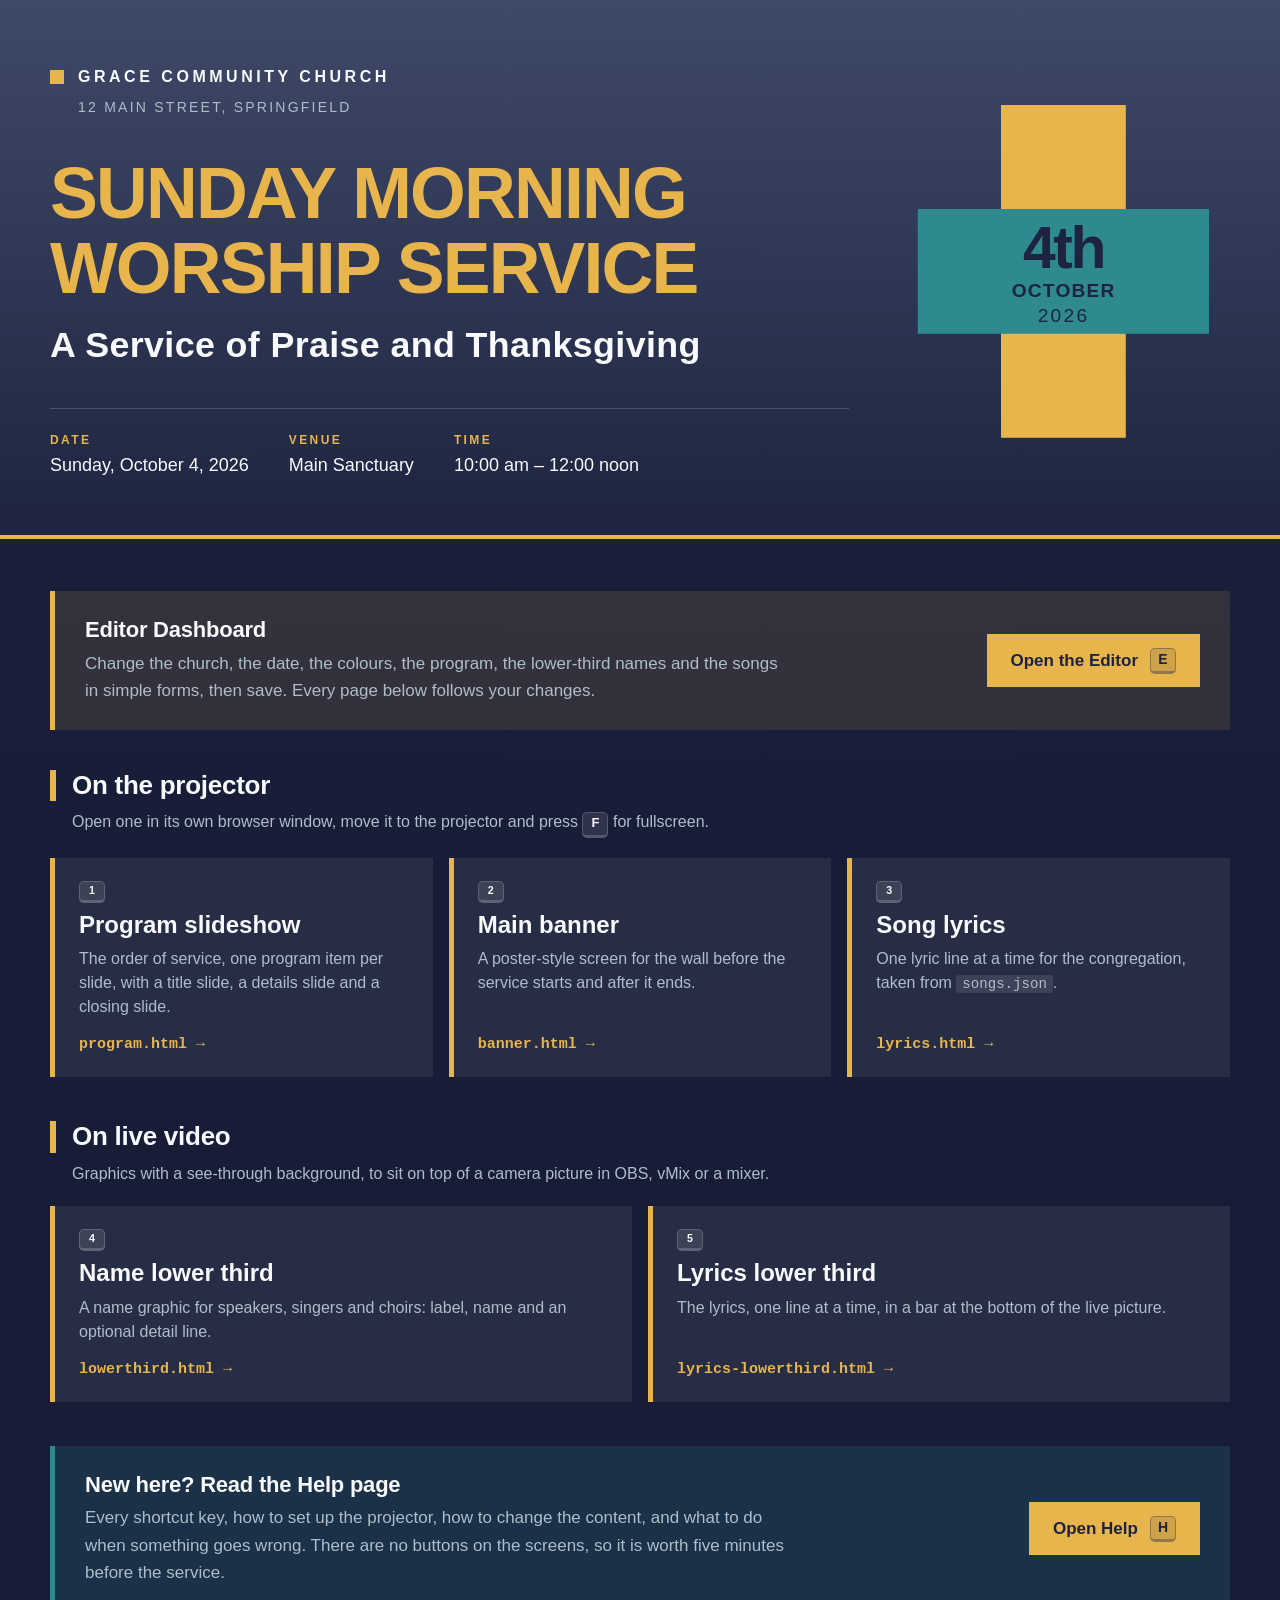
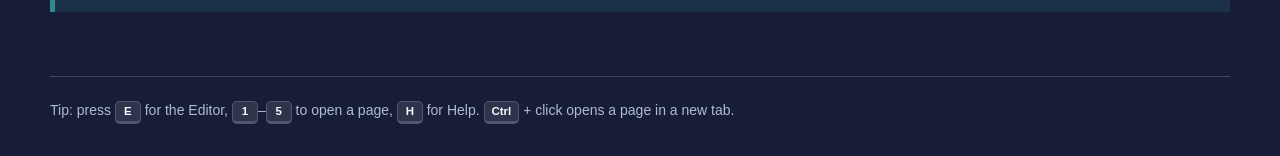
==== commit c7e3fc34: "Church Live Hosting Program: make it a standalone project at the repo root Only the reusable, config" ====
--- a/index.html
+++ b/index.html
@@ -3,44 +3,49 @@
 <head>
   <meta charset="utf-8">
   <meta name="viewport" content="width=device-width, initial-scale=1">
-  <title>Byhnâ Paawsana Program · Mara Evangelical Church</title>
-  <meta name="description" content="Rev. Haidau Chori Palyupalihna Nata — Byhnâ Paawsana Program, 4th October 2026. Start here: program slideshow, main banner, song lyrics and lower thirds.">
+  <title>Church Live Hosting Program</title>
+  <meta name="description" content="Start here: the program slideshow, main banner, lyrics, lower thirds and the Editor Dashboard, all driven from config.json and songs.json.">
   <link rel="stylesheet" href="home.css">
+  <script src="data.js"></script>
 </head>
 <body>
 
 <header class="hero" id="top">
   <div class="wrap hero-grid">
     <div class="hero-text">
-      <p class="church"><i class="mark" aria-hidden="true"></i>Mara Evangelical Church</p>
-      <p class="place">Lialaipi Pastor Bia, Lialaipi</p>
+      <p class="church"><i class="mark" aria-hidden="true"></i><span id="church"></span></p>
+      <p class="place" id="place" hidden></p>
 
-      <h1>Rev. Haidau Chori <span>Palyupalihna</span></h1>
-      <p class="and">Nata</p>
-      <p class="program">Byhnâ Paawsana Program</p>
+      <h1 id="headline"></h1>
+      <p class="and" id="connector" hidden><span id="connectorText"></span></p>
+      <p class="program" id="program" hidden></p>
 
-      <dl class="facts">
-        <div><dt>Date</dt><dd>4th October, 2026 (Sunday)</dd></div>
-        <div><dt>A su</dt><dd>Lialaipi Vaihpi Achhyna O</dd></div>
-        <div><dt>Daihti</dt><dd>12:00 noon – 2:00 pm</dd></div>
-      </dl>
+      <dl class="facts" id="facts"></dl>
     </div>
 
-    <div class="cross" aria-hidden="true">
+    <div class="cross" id="cross" aria-hidden="true">
       <svg viewBox="0 0 400 400" focusable="false">
         <rect class="arm-v" x="125" y="0" width="150" height="400"/>
         <rect class="arm-h" x="25" y="125" width="350" height="150"/>
       </svg>
-      <div class="plate">
-        <span class="plate-day">4th</span>
-        <span class="plate-month">October</span>
-        <span class="plate-year">2026</span>
+      <div class="plate" id="plate">
+        <span class="plate-day" id="plateDay"></span>
+        <span class="plate-month" id="plateMonth"></span>
+        <span class="plate-year" id="plateYear"></span>
       </div>
     </div>
   </div>
 </header>
 
 <main class="wrap">
+
+  <section class="help-strip edit-strip" aria-labelledby="g-edit">
+    <div>
+      <h2 id="g-edit">Editor Dashboard</h2>
+      <p>Change the church, the date, the colours, the program, the lower-third names and the songs in simple forms, then save. Every page below follows your changes.</p>
+    </div>
+    <a class="btn" href="editor.html" data-key="e">Open the Editor <kbd>E</kbd></a>
+  </section>
 
   <section class="group" aria-labelledby="g-screen">
     <h2 id="g-screen">On the projector</h2>
@@ -49,7 +54,7 @@
       <a class="card" href="program.html" data-key="1">
         <span class="card-k"><kbd>1</kbd></span>
         <strong>Program slideshow</strong>
-        <span class="card-d">The order of the program, one item per slide: title, details, items 1–21 and a closing slide.</span>
+        <span class="card-d">The order of service, one program item per slide, with a title slide, a details slide and a closing slide.</span>
         <em>program.html →</em>
       </a>
       <a class="card" href="banner.html" data-key="2">
@@ -97,8 +102,7 @@
 </main>
 
 <footer class="wrap foot">
-  <p>Tip: press <kbd>1</kbd>–<kbd>5</kbd> to open a page, <kbd>H</kbd> for Help. <kbd>Ctrl</kbd> + click opens a page in a new tab.</p>
-  <p>© 2026 <a href="https://laitei.dev">Laitei</a> · Song texts and program details belong to their owners.</p>
+  <p>Tip: press <kbd>E</kbd> for the Editor, <kbd>1</kbd>–<kbd>5</kbd> to open a page, <kbd>H</kbd> for Help. <kbd>Ctrl</kbd> + click opens a page in a new tab.</p>
 </footer>
 
 <script src="home.js"></script>
--- a/home.css
+++ b/home.css
@@ -134,3 +134,7 @@
   a, .card em, .facts dt { color: #000; }
   .btn { display: none; }
 }
+
+/* ---------- Config-driven bits ---------- */
+[hidden] { display: none !important; }
+.edit-strip { background: rgba(232, 180, 76, .12); border-left-color: var(--gold); }
